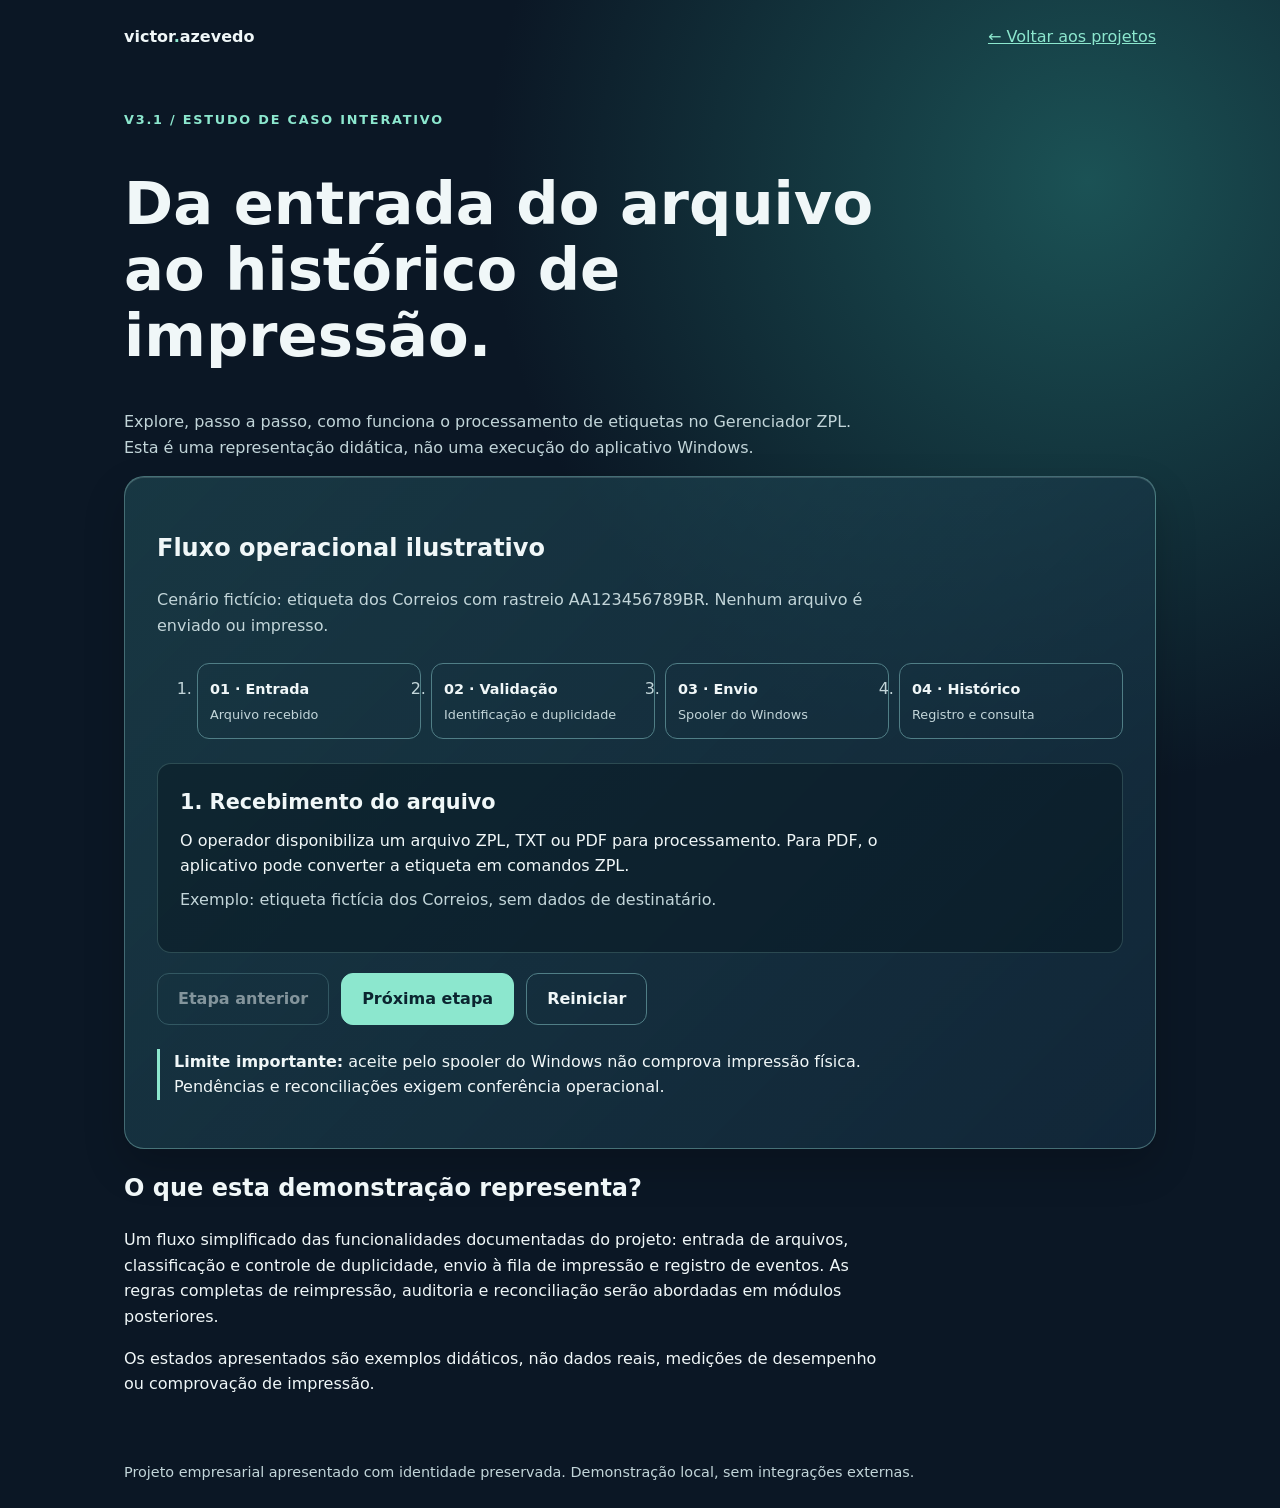
==== demos/zpl/index.html @ aaa43e43 "feat(v3.1): adicionar fluxo ZPL demonstrativo isolado" ====
<!doctype html>
<html lang="pt-BR">
<head>
<meta charset="utf-8"><meta name="viewport" content="width=device-width,initial-scale=1">
<meta name="theme-color" content="#0b1725">
<meta name="description" content="Demonstração fictícia do fluxo operacional do Gerenciador de Etiquetas ZPL.">
<title>Fluxo operacional ZPL | Victor Azevedo</title>
<style>
:root{color-scheme:dark;--bg:#0b1725;--panel:#173144;--line:#507e86;--mint:#8ce7ce;--text:#f0f7f8;--muted:#c2d5d9}
*{box-sizing:border-box}html{scroll-behavior:smooth}body{margin:0;font:16px/1.6 system-ui,-apple-system,Segoe UI,sans-serif;color:var(--text);background:radial-gradient(circle at 85% 12%,#1b5255 0,transparent 35%),var(--bg)}
main,header,footer{max-width:1080px;margin:auto;padding:24px}header{display:flex;justify-content:space-between;align-items:center;gap:12px;flex-wrap:wrap}
a{color:var(--mint)}a:focus-visible,button:focus-visible{outline:3px solid var(--mint);outline-offset:4px}
.eyebrow{color:var(--mint);font-size:.8rem;font-weight:700;letter-spacing:.14em;text-transform:uppercase}
h1{font-size:clamp(2rem,5vw,3.7rem);line-height:1.12;max-width:800px}h2{font-size:1.5rem}p{max-width:75ch}.muted{color:var(--muted)}
.panel{background:linear-gradient(135deg,rgba(48,113,120,.36),rgba(18,40,58,.94));border:1px solid rgba(164,235,226,.34);box-shadow:inset 0 1px rgba(255,255,255,.15),0 18px 42px rgba(0,0,0,.2);border-radius:20px;padding:clamp(18px,4vw,32px)}
.steps{display:grid;grid-template-columns:repeat(4,minmax(0,1fr));gap:10px;margin:24px 0}
.step{border:1px solid var(--line);border-radius:12px;padding:12px;min-width:0;color:var(--muted)}
.step[aria-current="step"]{background:#285a60;color:white;border-color:var(--mint)}
.step.complete{border-color:#7ec7b4}
.step strong{display:block;color:var(--text);font-size:.9rem}.step span{font-size:.8rem}
.detail{min-height:190px;padding:22px;border:1px solid rgba(164,235,226,.2);border-radius:14px;background:rgba(5,20,30,.45)}
.detail h3{font-size:1.3rem;margin:0 0 8px}.detail p{margin:8px 0}
.controls{display:flex;flex-wrap:wrap;gap:12px;margin-top:20px}
button,.button{border-radius:12px;border:1px solid var(--mint);padding:12px 20px;font:inherit;font-weight:650;cursor:pointer;background:var(--mint);color:#0b2530}
button.secondary{background:transparent;color:var(--text);border-color:var(--line)}button:disabled{opacity:.5;cursor:not-allowed}
.note{border-left:3px solid var(--mint);padding-left:14px;margin-top:24px}
footer{color:var(--muted);font-size:.9rem}
@media(max-width:650px){.steps{grid-template-columns:repeat(2,minmax(0,1fr))}header,main,footer{padding:18px}.step{padding:10px}}
@media(prefers-reduced-motion:reduce){html{scroll-behavior:auto}}
</style>
<script src="flow.js" defer></script>
</head>
<body>
<header><strong>victor<span style="color:var(--mint)">.</span>azevedo</strong><a href="../../index.html#projetos">← Voltar aos projetos</a></header>
<main id="conteudo">
<p class="eyebrow">v3.1 / Estudo de caso interativo</p>
<h1>Da entrada do arquivo ao histórico de impressão.</h1>
<p class="muted">Explore, passo a passo, como funciona o processamento de etiquetas no Gerenciador ZPL. Esta é uma representação didática, não uma execução do aplicativo Windows.</p>
<section class="panel" aria-labelledby="flow-heading">
<h2 id="flow-heading">Fluxo operacional ilustrativo</h2>
<p class="muted">Cenário fictício: etiqueta dos Correios com rastreio AA123456789BR. Nenhum arquivo é enviado ou impresso.</p>
<ol class="steps" aria-label="Etapas do processamento">
<li class="step" data-step="0"><strong>01 · Entrada</strong><span>Arquivo recebido</span></li>
<li class="step" data-step="1"><strong>02 · Validação</strong><span>Identificação e duplicidade</span></li>
<li class="step" data-step="2"><strong>03 · Envio</strong><span>Spooler do Windows</span></li>
<li class="step" data-step="3"><strong>04 · Histórico</strong><span>Registro e consulta</span></li>
</ol>
<div class="detail" id="step-detail" aria-live="polite" aria-atomic="true">
<h3 id="step-title">1. Recebimento do arquivo</h3>
<p id="step-description">O operador disponibiliza um arquivo ZPL, TXT ou PDF para processamento. Para PDF, o aplicativo pode converter a etiqueta em comandos ZPL.</p>
<p class="muted" id="step-evidence">Exemplo: etiqueta fictícia dos Correios, sem dados de destinatário.</p>
</div>
<div class="controls">
<button type="button" id="previous" class="secondary" disabled>Etapa anterior</button>
<button type="button" id="next">Próxima etapa</button>
<button type="button" id="restart" class="secondary">Reiniciar</button>
</div>
<p class="note"><strong>Limite importante:</strong> aceite pelo spooler do Windows não comprova impressão física. Pendências e reconciliações exigem conferência operacional.</p>
</section>
<section aria-labelledby="about-heading">
<h2 id="about-heading">O que esta demonstração representa?</h2>
<p>Um fluxo simplificado das funcionalidades documentadas do projeto: entrada de arquivos, classificação e controle de duplicidade, envio à fila de impressão e registro de eventos. As regras completas de reimpressão, auditoria e reconciliação serão abordadas em módulos posteriores.</p>
<p>Os estados apresentados são exemplos didáticos, não dados reais, medições de desempenho ou comprovação de impressão.</p>
</section>
</main>
<footer>Projeto empresarial apresentado com identidade preservada. Demonstração local, sem integrações externas.</footer>
</body></html>
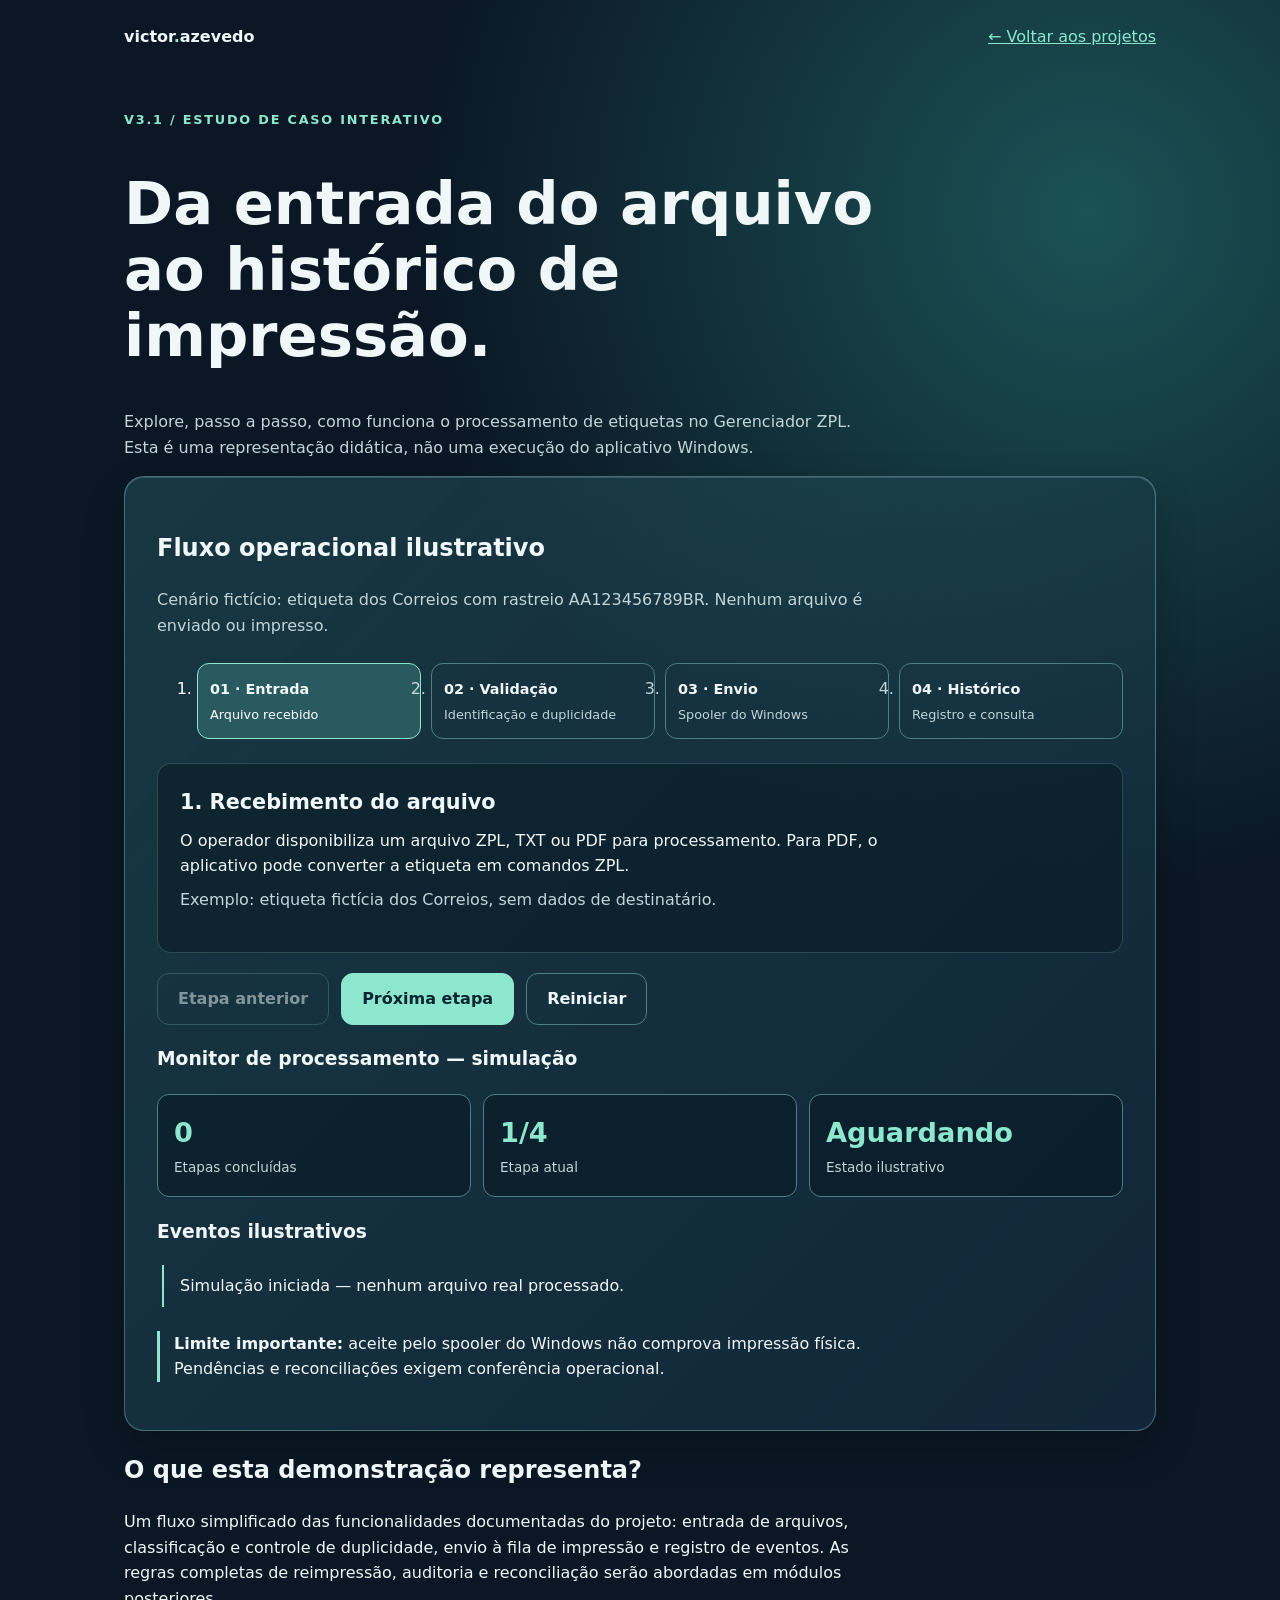
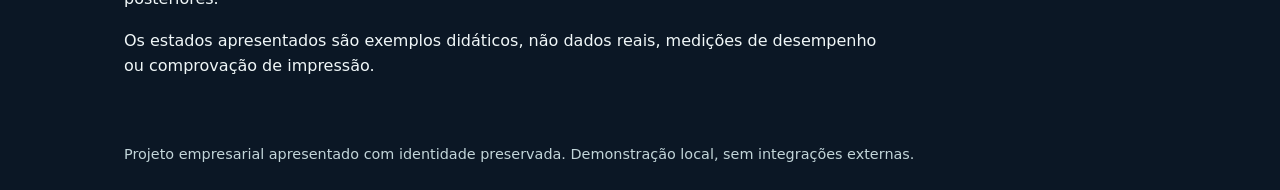
==== commit f2516649: "feat(v3.1): painel e eventos fictícios no fluxo ZPL" ====
--- a/demos/zpl/index.html
+++ b/demos/zpl/index.html
@@ -24,6 +24,12 @@
 button,.button{border-radius:12px;border:1px solid var(--mint);padding:12px 20px;font:inherit;font-weight:650;cursor:pointer;background:var(--mint);color:#0b2530}
 button.secondary{background:transparent;color:var(--text);border-color:var(--line)}button:disabled{opacity:.5;cursor:not-allowed}
 .note{border-left:3px solid var(--mint);padding-left:14px;margin-top:24px}
+.dashboard{display:grid;grid-template-columns:repeat(3,minmax(0,1fr));gap:12px;margin:20px 0}
+.metric{background:rgba(5,20,30,.5);border:1px solid var(--line);border-radius:12px;padding:16px}
+.metric strong{display:block;color:var(--mint);font-size:1.7rem}
+.metric span{font-size:.85rem;color:var(--muted)}
+.events{list-style:none;margin:0;padding:0}.events li{border-left:2px solid var(--line);padding:8px 0 8px 16px;margin-left:5px}.events li:last-child{border-color:var(--mint)}
+@media(max-width:650px){.dashboard{grid-template-columns:1fr}}
 footer{color:var(--muted);font-size:.9rem}
 @media(max-width:650px){.steps{grid-template-columns:repeat(2,minmax(0,1fr))}header,main,footer{padding:18px}.step{padding:10px}}
 @media(prefers-reduced-motion:reduce){html{scroll-behavior:auto}}
@@ -55,6 +61,16 @@
 <button type="button" id="next">Próxima etapa</button>
 <button type="button" id="restart" class="secondary">Reiniciar</button>
 </div>
+<section aria-labelledby="dashboard-heading">
+<h3 id="dashboard-heading">Monitor de processamento — simulação</h3>
+<div class="dashboard" aria-label="Indicadores fictícios da demonstração">
+<div class="metric"><strong id="metric-processed">0</strong><span>Etapas concluídas</span></div>
+<div class="metric"><strong id="metric-current">1/4</strong><span>Etapa atual</span></div>
+<div class="metric"><strong id="metric-state">Aguardando</strong><span>Estado ilustrativo</span></div>
+</div>
+<h3>Eventos ilustrativos</h3>
+<ol class="events" id="event-log" aria-live="polite"><li>Simulação iniciada — nenhum arquivo real processado.</li></ol>
+</section>
 <p class="note"><strong>Limite importante:</strong> aceite pelo spooler do Windows não comprova impressão física. Pendências e reconciliações exigem conferência operacional.</p>
 </section>
 <section aria-labelledby="about-heading">
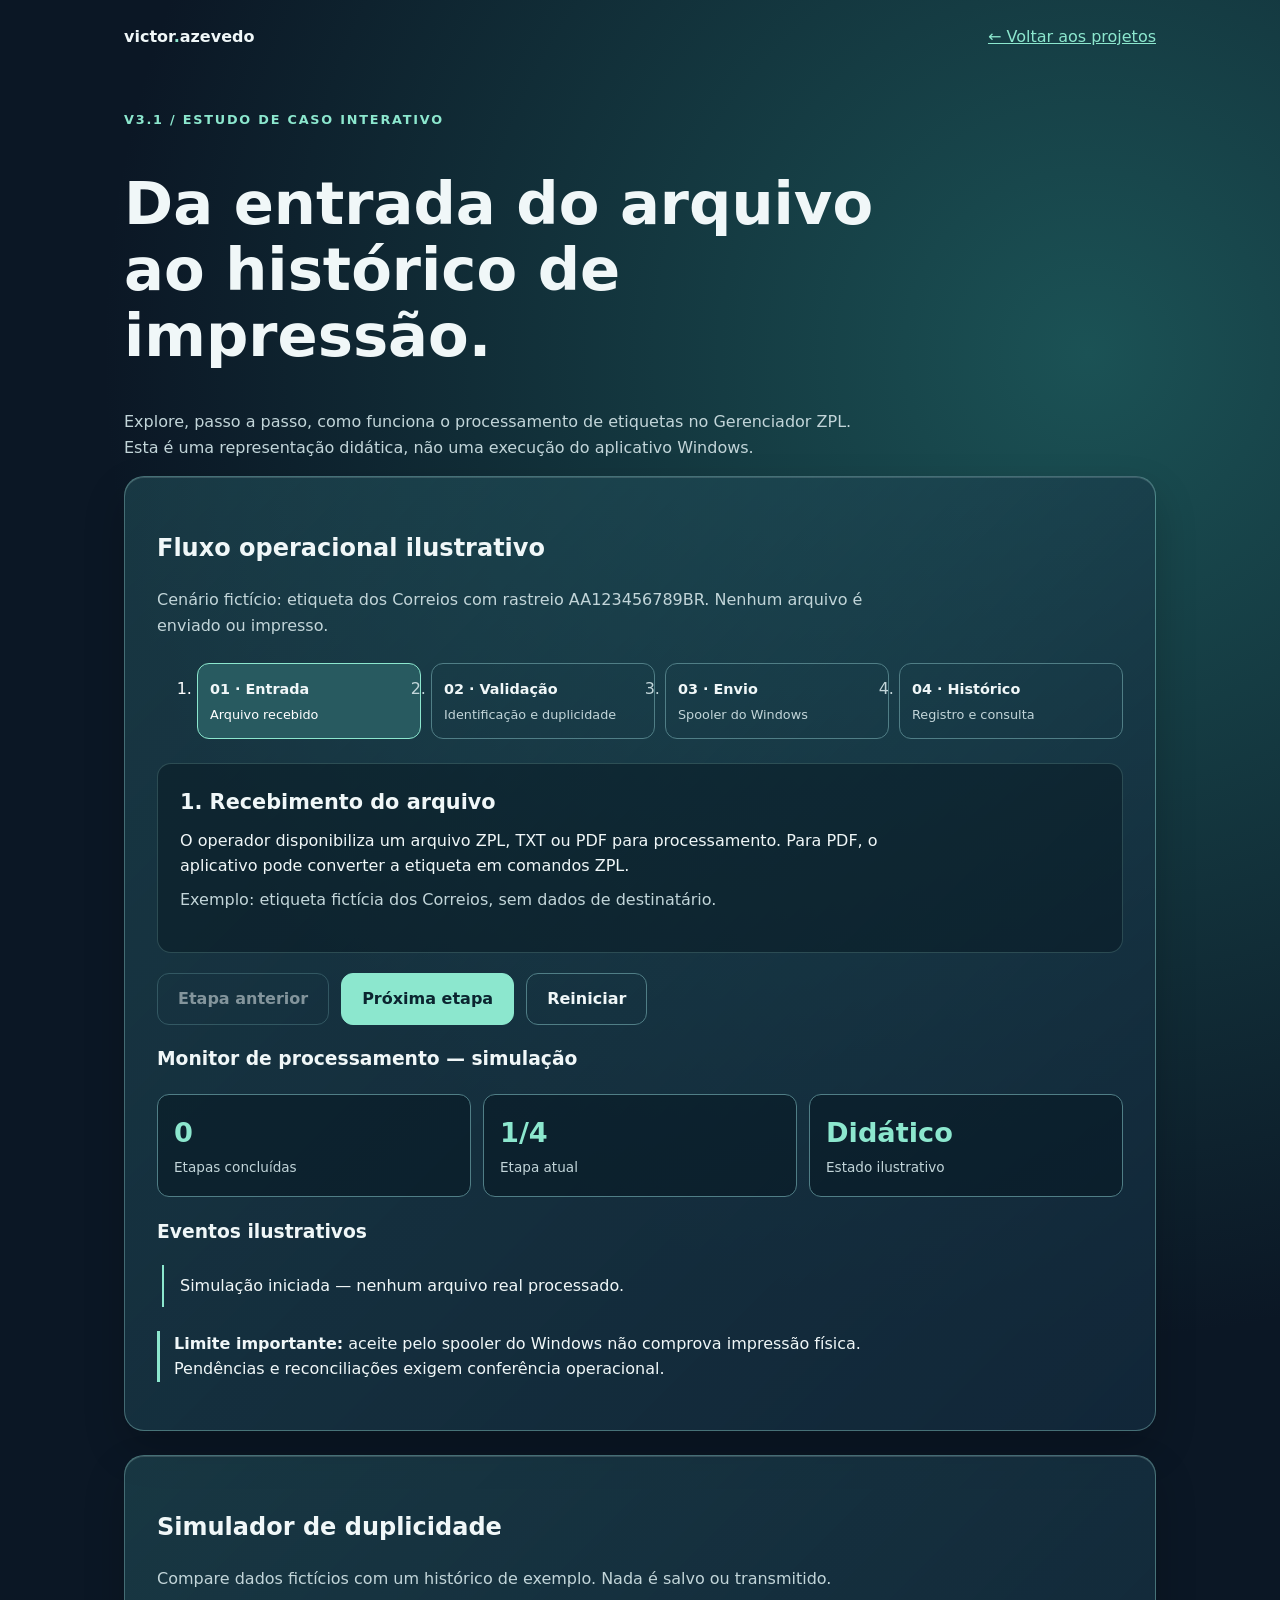
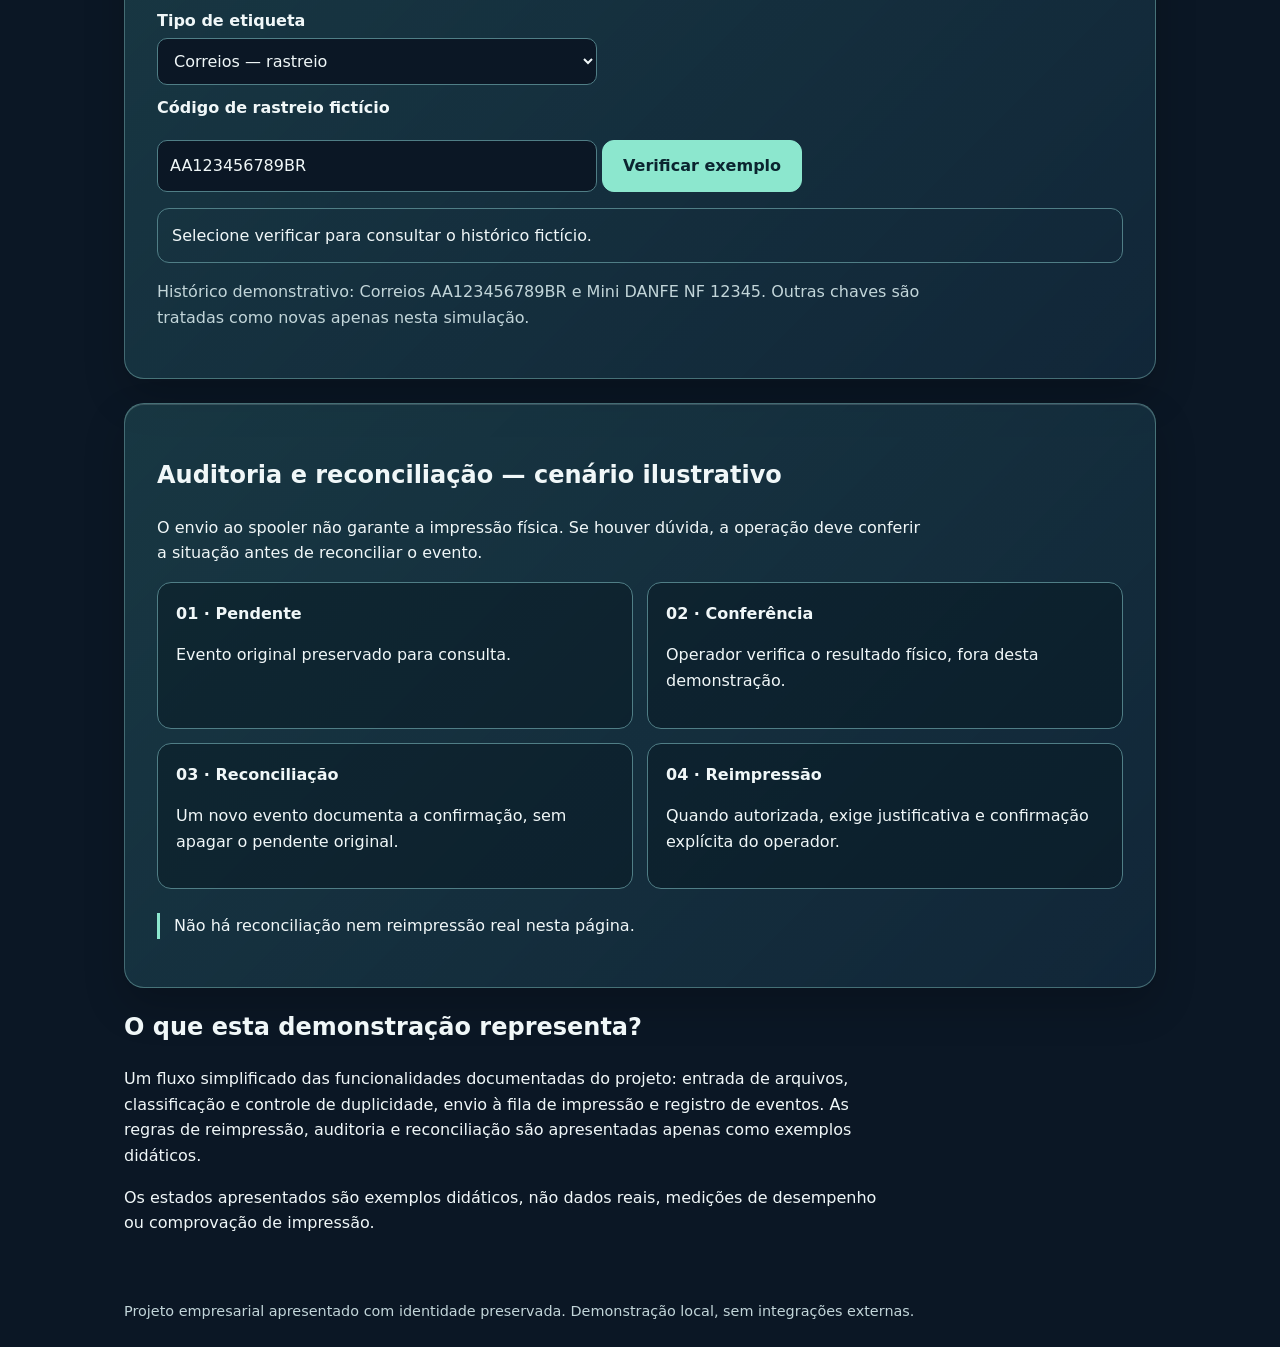
==== commit dd91369c: "feat(v3.1): concluir simulação de duplicidade, auditoria e integração ao portfólio" ====
--- a/demos/zpl/index.html
+++ b/demos/zpl/index.html
@@ -22,6 +22,10 @@
 .detail h3{font-size:1.3rem;margin:0 0 8px}.detail p{margin:8px 0}
 .controls{display:flex;flex-wrap:wrap;gap:12px;margin-top:20px}
 button,.button{border-radius:12px;border:1px solid var(--mint);padding:12px 20px;font:inherit;font-weight:650;cursor:pointer;background:var(--mint);color:#0b2530}
+label{display:block;margin:10px 0 5px;font-weight:600}select,input{background:#0b1725;color:var(--text);border:1px solid var(--line);border-radius:10px;padding:12px;font:inherit;width:100%;max-width:440px}
+.result{border:1px solid var(--line);border-radius:12px;padding:14px;margin-top:16px;min-height:54px}
+.case-grid{display:grid;grid-template-columns:repeat(2,minmax(0,1fr));gap:14px}.case-grid article{background:rgba(5,20,30,.45);border:1px solid var(--line);border-radius:14px;padding:18px}
+@media(max-width:650px){.case-grid{grid-template-columns:1fr}}
 button.secondary{background:transparent;color:var(--text);border-color:var(--line)}button:disabled{opacity:.5;cursor:not-allowed}
 .note{border-left:3px solid var(--mint);padding-left:14px;margin-top:24px}
 .dashboard{display:grid;grid-template-columns:repeat(3,minmax(0,1fr));gap:12px;margin:20px 0}
@@ -73,9 +77,31 @@
 </section>
 <p class="note"><strong>Limite importante:</strong> aceite pelo spooler do Windows não comprova impressão física. Pendências e reconciliações exigem conferência operacional.</p>
 </section>
+<section class="panel" aria-labelledby="duplicate-heading" style="margin-top:24px">
+<h2 id="duplicate-heading">Simulador de duplicidade</h2>
+<p class="muted">Compare dados fictícios com um histórico de exemplo. Nada é salvo ou transmitido.</p>
+<label for="label-type">Tipo de etiqueta</label>
+<select id="label-type"><option value="correios">Correios — rastreio</option><option value="danfe">Mini DANFE — NF + tipo</option></select>
+<label for="label-value" id="value-label">Código de rastreio fictício</label>
+<input id="label-value" value="AA123456789BR" maxlength="40" autocomplete="off">
+<button type="button" id="check-duplicate" style="margin-top:14px">Verificar exemplo</button>
+<div class="result" id="duplicate-result" role="status" aria-live="polite">Selecione verificar para consultar o histórico fictício.</div>
+<p class="muted">Histórico demonstrativo: Correios AA123456789BR e Mini DANFE NF 12345. Outras chaves são tratadas como novas apenas nesta simulação.</p>
+</section>
+<section class="panel" aria-labelledby="audit-heading" style="margin-top:24px">
+<h2 id="audit-heading">Auditoria e reconciliação — cenário ilustrativo</h2>
+<p>O envio ao spooler não garante a impressão física. Se houver dúvida, a operação deve conferir a situação antes de reconciliar o evento.</p>
+<div class="case-grid">
+<article><strong>01 · Pendente</strong><p>Evento original preservado para consulta.</p></article>
+<article><strong>02 · Conferência</strong><p>Operador verifica o resultado físico, fora desta demonstração.</p></article>
+<article><strong>03 · Reconciliação</strong><p>Um novo evento documenta a confirmação, sem apagar o pendente original.</p></article>
+<article><strong>04 · Reimpressão</strong><p>Quando autorizada, exige justificativa e confirmação explícita do operador.</p></article>
+</div>
+<p class="note">Não há reconciliação nem reimpressão real nesta página.</p>
+</section>
 <section aria-labelledby="about-heading">
 <h2 id="about-heading">O que esta demonstração representa?</h2>
-<p>Um fluxo simplificado das funcionalidades documentadas do projeto: entrada de arquivos, classificação e controle de duplicidade, envio à fila de impressão e registro de eventos. As regras completas de reimpressão, auditoria e reconciliação serão abordadas em módulos posteriores.</p>
+<p>Um fluxo simplificado das funcionalidades documentadas do projeto: entrada de arquivos, classificação e controle de duplicidade, envio à fila de impressão e registro de eventos. As regras de reimpressão, auditoria e reconciliação são apresentadas apenas como exemplos didáticos.</p>
 <p>Os estados apresentados são exemplos didáticos, não dados reais, medições de desempenho ou comprovação de impressão.</p>
 </section>
 </main>
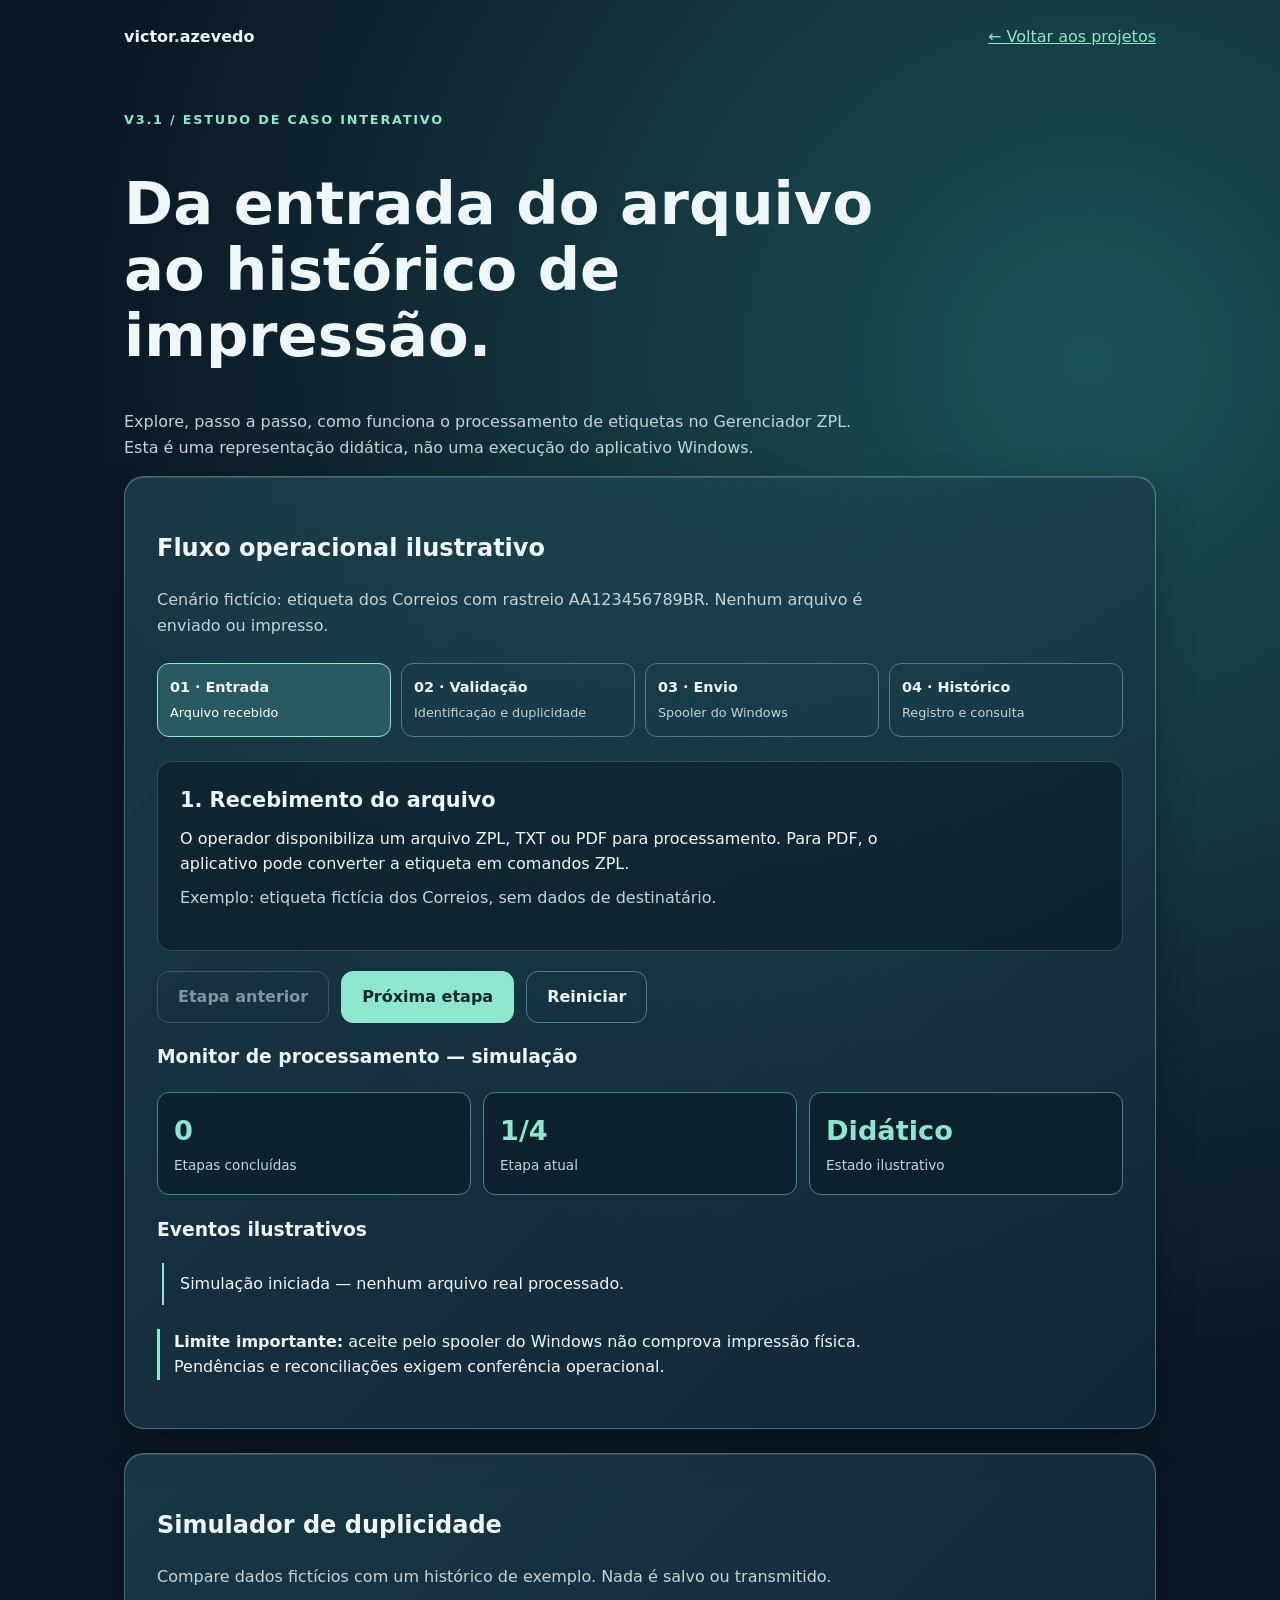
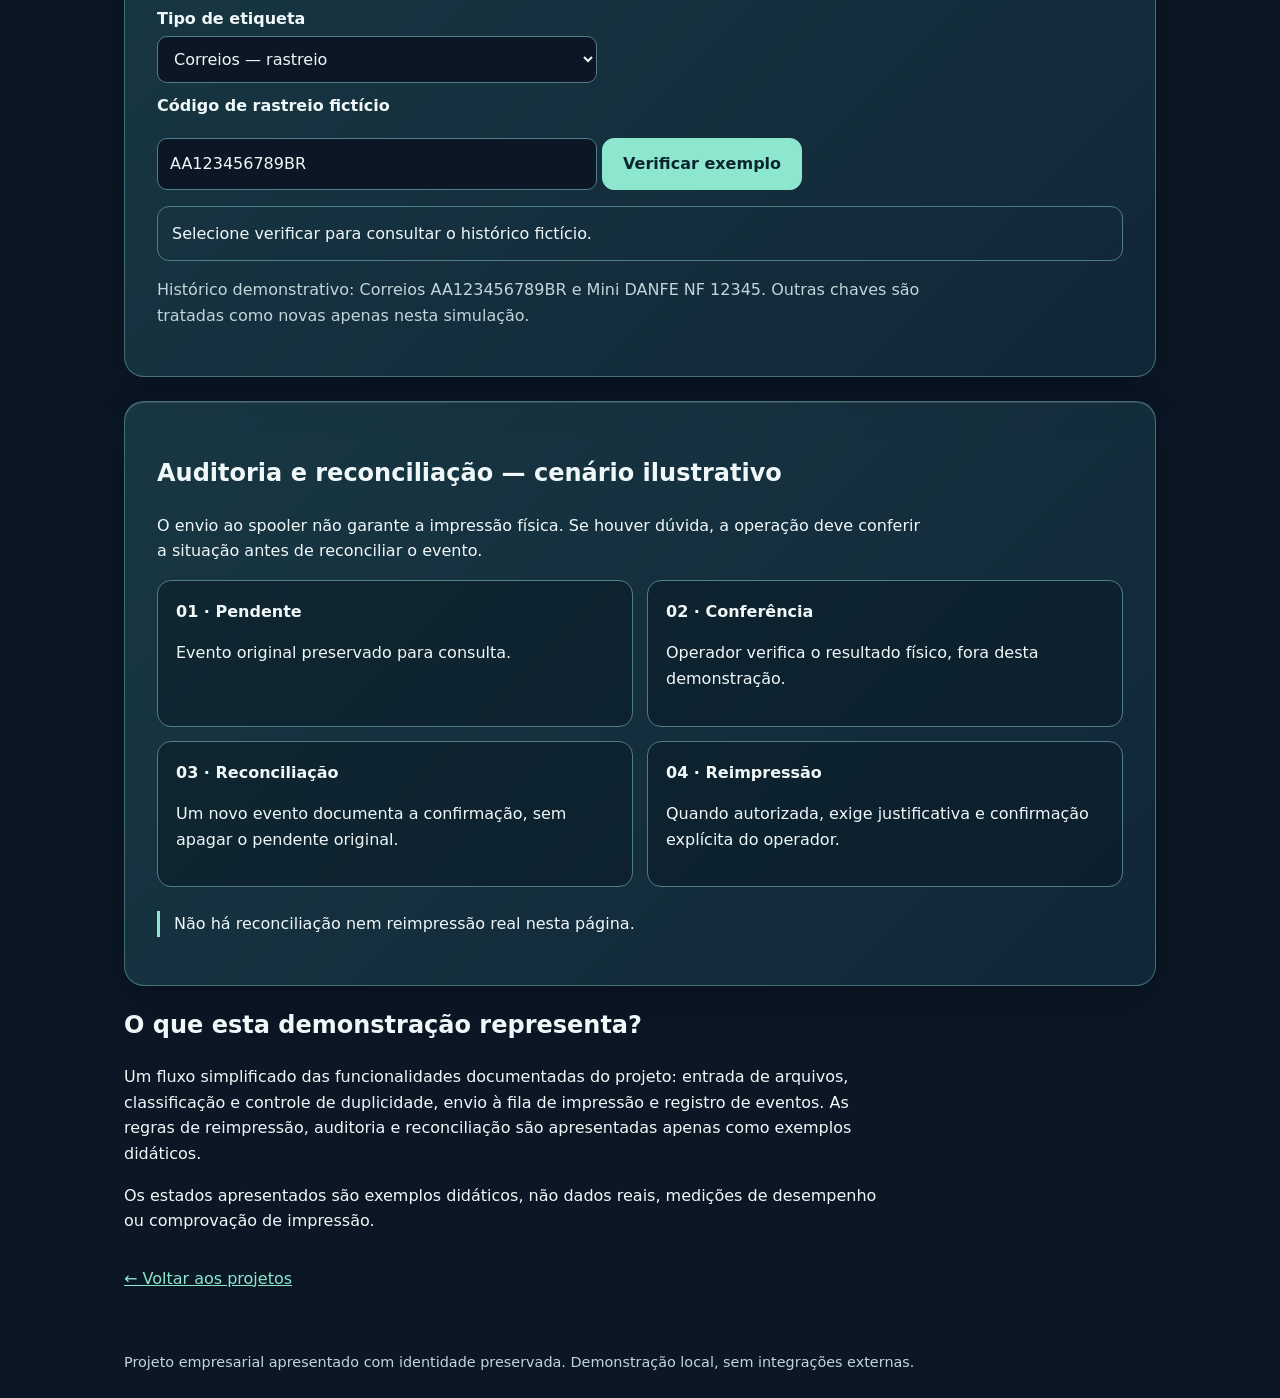
==== commit fa6a3f40: "fix(zpl): remover marcadores duplicados e adicionar retorno ao rodapé" ====
--- a/demos/zpl/index.html
+++ b/demos/zpl/index.html
@@ -13,7 +13,8 @@
 .eyebrow{color:var(--mint);font-size:.8rem;font-weight:700;letter-spacing:.14em;text-transform:uppercase}
 h1{font-size:clamp(2rem,5vw,3.7rem);line-height:1.12;max-width:800px}h2{font-size:1.5rem}p{max-width:75ch}.muted{color:var(--muted)}
 .panel{background:linear-gradient(135deg,rgba(48,113,120,.36),rgba(18,40,58,.94));border:1px solid rgba(164,235,226,.34);box-shadow:inset 0 1px rgba(255,255,255,.15),0 18px 42px rgba(0,0,0,.2);border-radius:20px;padding:clamp(18px,4vw,32px)}
-.steps{display:grid;grid-template-columns:repeat(4,minmax(0,1fr));gap:10px;margin:24px 0}
+.steps{display:grid;grid-template-columns:repeat(4,minmax(0,1fr));gap:10px;margin:24px 0;padding:0;list-style:none}
+.steps>.step{list-style:none}.steps>.step::marker{content:""}
 .step{border:1px solid var(--line);border-radius:12px;padding:12px;min-width:0;color:var(--muted)}
 .step[aria-current="step"]{background:#285a60;color:white;border-color:var(--mint)}
 .step.complete{border-color:#7ec7b4}
@@ -104,6 +105,7 @@
 <p>Um fluxo simplificado das funcionalidades documentadas do projeto: entrada de arquivos, classificação e controle de duplicidade, envio à fila de impressão e registro de eventos. As regras de reimpressão, auditoria e reconciliação são apresentadas apenas como exemplos didáticos.</p>
 <p>Os estados apresentados são exemplos didáticos, não dados reais, medições de desempenho ou comprovação de impressão.</p>
 </section>
+<nav aria-label="Navegação de retorno" style="margin:32px 0 12px"><a href="../../index.html#projetos">← Voltar aos projetos</a></nav>
 </main>
 <footer>Projeto empresarial apresentado com identidade preservada. Demonstração local, sem integrações externas.</footer>
 </body></html>
